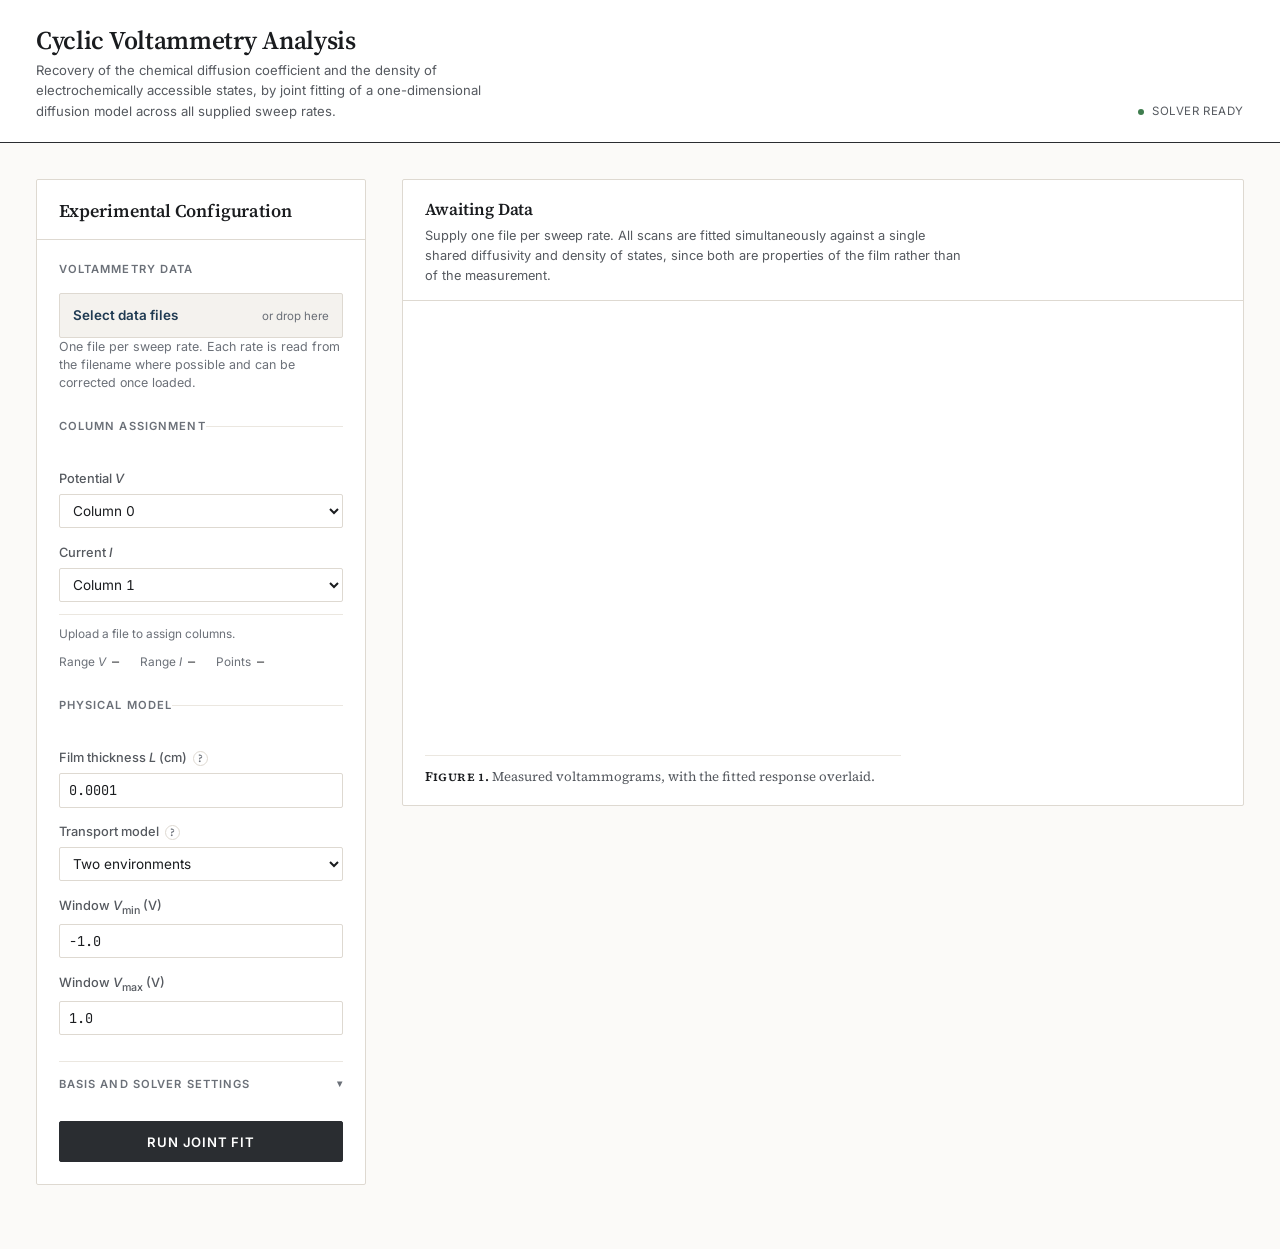
==== index.html @ b428f3dc "Budget points by DOS resolution, and scale the offset to the data Downsampling was driven by a singl" ====
<!DOCTYPE html>
<html lang="en">
<head>
    <meta charset="UTF-8">
    <meta name="viewport" content="width=device-width, initial-scale=1.0">
    <title>Cyclic Voltammetry — Diffusivity and Density of States Extraction</title>
    <meta name="color-scheme" content="light">
    <style>:root { color-scheme: light; background-color: #fbfaf8; }</style>
    <link rel="stylesheet" href="style.css">
    <link rel="preconnect" href="https://fonts.googleapis.com">
    <link rel="preconnect" href="https://fonts.gstatic.com" crossorigin>
    <link href="https://fonts.googleapis.com/css2?family=Source+Serif+4:opsz,wght@8..60,400;8..60,600&family=Inter:wght@400;500;600&family=JetBrains+Mono:wght@400;500&display=swap" rel="stylesheet">
    <script src="https://cdn.plot.ly/plotly-2.27.0.min.js" charset="utf-8"></script>
</head>
<body>
    <header class="top-nav">
        <div class="nav-container">
            <div class="nav-brand">
                <span class="brand-title">Cyclic Voltammetry Analysis</span>
                <span class="brand-subtitle">Recovery of the chemical diffusion coefficient and the density of electrochemically accessible states, by joint fitting of a one-dimensional diffusion model across all supplied sweep rates.</span>
            </div>
            <div class="nav-links">
                <div class="engine-badge" id="engine-status-badge">
                    <span class="status-dot online" id="engine-dot"></span>
                    <span class="engine-text" id="engine-label">Solver ready</span>
                </div>
            </div>
        </div>
    </header>

    <main class="app-container">
        <div class="content-grid">

            <!-- ------------------------------------------------ input column -->
            <aside class="controls-column">
                <section class="panel control-panel">
                    <header class="panel-header">
                        <h2>Experimental Configuration</h2>
                    </header>
                    <div class="panel-body">
                        <form id="cv-form" onsubmit="window.handleFormSubmit && window.handleFormSubmit(event);">

                            <fieldset class="form-section">
                                <legend>Voltammetry Data</legend>
                                <div class="file-upload-wrapper" id="drop-zone"
                                     ondragover="event.preventDefault(); this.classList.add('dragover');"
                                     ondragleave="this.classList.remove('dragover');"
                                     ondrop="event.preventDefault(); this.classList.remove('dragover'); window.handleCSVDrop && window.handleCSVDrop(event);">
                                    <div class="file-upload-box" onclick="document.getElementById('csv-file-input').click();">
                                        <span class="btn-file-select">Select data files</span>
                                        <span class="drag-hint">or drop here</span>
                                    </div>
                                    <div class="file-status-container" id="file-name-display">
                                        <span>One file per sweep rate. Each rate is read from the filename where possible and can be corrected once loaded.</span>
                                    </div>
                                    <input type="file" id="csv-file-input" class="hidden-file-input" accept=".csv,.txt,.dat" multiple onchange="window.handleCSVFileChange && window.handleCSVFileChange(this);" />
                                </div>
                            </fieldset>

                            <fieldset class="form-section">
                                <legend>Column Assignment</legend>
                                <div class="input-grid">
                                    <div class="form-group">
                                        <label for="pot_col">Potential <i>V</i></label>
                                        <select id="pot_col" name="pot_col" class="academic-dropdown" onchange="window.updateLivePreviewFromColumns && window.updateLivePreviewFromColumns();">
                                            <option value="0">Column 0</option>
                                        </select>
                                    </div>
                                    <div class="form-group">
                                        <label for="cur_col">Current <i>I</i></label>
                                        <select id="cur_col" name="cur_col" class="academic-dropdown" onchange="window.updateLivePreviewFromColumns && window.updateLivePreviewFromColumns();">
                                            <option value="1">Column 1</option>
                                        </select>
                                    </div>
                                </div>
                                <div class="column-meta-bar" id="column-meta-bar">
                                    <span id="detected-columns-text">Upload a file to assign columns.</span>
                                </div>
                                <div class="col-stats-preview" id="col-stats-preview">
                                    <div class="stat-pill">
                                        <span class="stat-k">Range <i>V</i></span>
                                        <span class="stat-v" id="stat-v-range">&mdash;</span>
                                    </div>
                                    <div class="stat-pill">
                                        <span class="stat-k">Range <i>I</i></span>
                                        <span class="stat-v" id="stat-i-range">&mdash;</span>
                                    </div>
                                    <div class="stat-pill">
                                        <span class="stat-k">Points</span>
                                        <span class="stat-v" id="stat-points-count">&mdash;</span>
                                    </div>
                                </div>
                            </fieldset>

                            <fieldset class="form-section">
                                <legend>Physical Model</legend>
                                <div class="input-grid">
                                    <div class="form-group">
                                        <div class="label-row">
                                            <label for="film_thickness">Film thickness <i>L</i> (cm)</label>
                                            <button type="button" class="help-toggle" aria-expanded="false" aria-controls="hint-thickness" aria-label="About film thickness" onclick="window.toggleHint &amp;&amp; window.toggleHint(this, 'hint-thickness');">?</button>
                                        </div>
                                        <input type="number" step="any" id="film_thickness" name="film_thickness" value="0.0001" required />
                                        <span class="field-hint" id="hint-thickness" role="note" hidden>The voltammogram constrains <i>D</i>/<i>L</i><sup>2</sup>, so a thickness wrong by a factor of two displaces every diffusivity by a factor of four. The fast fraction and the slow/fast ratio do not depend on it.</span>
                                    </div>
                                    <div class="form-group">
                                        <div class="label-row">
                                            <label for="transport">Transport model</label>
                                            <button type="button" class="help-toggle" aria-expanded="false" aria-controls="hint-transport" aria-label="About the transport model" onclick="window.toggleHint &amp;&amp; window.toggleHint(this, 'hint-transport');">?</button>
                                        </div>
                                        <select id="transport" name="transport" class="academic-dropdown">
                                            <option value="two_site">Two environments</option>
                                            <option value="single">Single diffusivity</option>
                                        </select>
                                        <span class="field-hint" id="hint-transport" role="note" hidden>A fast fraction and a slow remainder sharing one density of states. Needs at least three sweep rates; below that the solver reverts to a single diffusivity and says so in the results.</span>
                                    </div>
                                </div>
                                <div class="input-grid" style="margin-top: 0.9rem;">
                                    <div class="form-group">
                                        <label for="v_min">Window <i>V</i><sub>min</sub> (V)</label>
                                        <input type="number" step="any" id="v_min" name="v_min" value="-1.0" required />
                                    </div>
                                    <div class="form-group">
                                        <label for="v_max">Window <i>V</i><sub>max</sub> (V)</label>
                                        <input type="number" step="any" id="v_max" name="v_max" value="1.0" required />
                                    </div>
                                </div>
                            </fieldset>

                            <div class="advanced-section">
                                <button type="button" class="advanced-toggle" id="advanced-toggle" onclick="window.toggleAdvanced && window.toggleAdvanced();" aria-expanded="false">
                                    <span>Basis and Solver Settings</span>
                                    <span class="toggle-icon" id="toggle-icon">&#9662;</span>
                                </button>
                                <div class="advanced-content hidden" id="advanced-content">
                                    <fieldset class="form-section sub-section">
                                        <div class="input-grid">
                                            <div class="form-group">
                                                <label for="num_peaks">Sub-bands <i>N</i></label>
                                                <input type="number" id="num_peaks" name="num_peaks" value="50" min="5" max="200" />
                                            </div>
                                            <div class="form-group">
                                                <label for="peak_sharpness">Sub-band width (V<sup>&minus;1</sup>)</label>
                                                <input type="number" step="any" id="peak_sharpness" name="peak_sharpness" value="38.92" min="5" max="120" />
                                            </div>
                                            <div class="form-group">
                                                <label for="dos_smoothness">DOS smoothing &lambda;</label>
                                                <input type="number" step="any" id="dos_smoothness" name="dos_smoothness" value="0.01" min="0" />
                                            </div>
                                            <div class="form-group">
                                                <label for="smooth_width_V">Weighting window (V)</label>
                                                <input type="number" step="any" id="smooth_width_V" name="smooth_width_V" value="0.35" min="0.05" />
                                            </div>
                                            <div class="form-group">
                                                <label for="num_terms">Spectral terms</label>
                                                <input type="number" id="num_terms" name="num_terms" value="20" min="10" max="200" />
                                            </div>
                                            <div class="form-group">
                                                <label for="samples_per_feature">Samples per DOS feature</label>
                                                <input type="number" id="samples_per_feature" name="samples_per_feature" value="6" min="1" max="40" />
                                            </div>
                                            <div class="form-group">
                                                <label for="max_iter">Iterations per stage</label>
                                                <input type="number" id="max_iter" name="max_iter" value="500" min="10" max="4000" />
                                            </div>
                                            <div class="form-group">
                                                <label for="tol_ftol">Tolerance <i>f</i><sub>tol</sub></label>
                                                <input type="number" step="any" id="tol_ftol" name="tol_ftol" value="1e-9" />
                                            </div>
                                            <div class="form-group">
                                                <label for="loss_weight_const">Weight constant</label>
                                                <input type="number" step="any" id="loss_weight_const" name="loss_weight_const" value="1.0" />
                                            </div>
                                        </div>
                                    </fieldset>
                                </div>
                            </div>

                            <button type="submit" id="submit-btn" class="btn-primary">Run Joint Fit</button>
                        </form>
                    </div>
                </section>
            </aside>

            <!-- ----------------------------------------------- output column -->
            <section class="visualizations-column">

                <div class="panel main-chart-panel">
                    <header class="panel-header status-header-row">
                        <div class="status-left">
                            <div class="spinner hidden" id="status-spinner"></div>
                            <div>
                                <h2 id="status-stage">Awaiting Data</h2>
                                <p id="status-details">Supply one file per sweep rate. All scans are fitted simultaneously against a single shared diffusivity and density of states, since both are properties of the film rather than of the measurement.</p>
                            </div>
                        </div>
                    </header>
                    <div class="panel-body chart-panel-body">
                        <div class="chart-wrapper-large">
                            <div id="live-chart"></div>
                        </div>
                    </div>
                    <p class="figure-caption"><b>Figure 1.</b> Measured voltammograms, with the fitted response overlaid.</p>
                </div>

                <div id="results-panel" class="results-container hidden">
                    <div class="panel">
                        <header class="panel-header results-header-row">
                            <h3>Extracted Parameters</h3>
                            <div class="export-actions">
                                <button type="button" class="btn-export" onclick="window.exportResultsJson && window.exportResultsJson();">Export JSON</button>
                                <button type="button" class="btn-export" onclick="window.exportResultsCsv && window.exportResultsCsv();">Export CSV</button>
                            </div>
                        </header>
                        <div class="panel-body">
                            <div id="params-output"></div>
                        </div>
                    </div>

                    <div class="secondary-charts-grid">
                        <div class="panel">
                            <header class="panel-header">
                                <h3>Density of States</h3>
                            </header>
                            <div class="panel-body chart-panel-body">
                                <div class="chart-wrapper-diagnostic">
                                    <div id="dos-chart"></div>
                                </div>
                            </div>
                            <p class="figure-caption"><b>Figure 2.</b> Density of states, shared across all sweep rates.</p>
                        </div>
                        <div class="panel">
                            <header class="panel-header">
                                <h3>Diffusivity Profile</h3>
                            </header>
                            <div class="panel-body chart-panel-body">
                                <div class="chart-wrapper-diagnostic">
                                    <div id="diffusivity-chart"></div>
                                </div>
                            </div>
                            <p class="figure-caption"><b>Figure 3.</b> Fitted diffusivity against potential.</p>
                        </div>
                    </div>
                </div>
            </section>
        </div>
    </main>

    <!-- Bootstrap trigger: runs regardless of iframe or innerHTML injection -->
    <img src="data:image/svg+xml;utf8,<svg/>" alt="" style="display:none" onload="window.__initCVApp && window.__initCVApp();" onerror="window.__initCVApp && window.__initCVApp();" />
    <script src="app.js"></script>
</body>
</html>
---- style.css ----
/* ============================================================================
   Cyclic Voltammetry Analysis — stylesheet

   Typeset like a journal article rather than a dashboard: paper ground, ink
   text, hairline rules instead of boxes, and a single reserved accent. Numeric
   output is set in a monospaced face with tabular figures so that columns of
   results align on the decimal point.
   ========================================================================= */

:root {
    /* Ground and ink */
    --paper:        #fbfaf8;
    --surface:      #ffffff;
    --surface-sunk: #f4f2ee;
    --ink:          #1a1c1f;
    --ink-muted:    #55595f;
    /* Darkened from #8a8f96, which measured 3.26:1 on white. This token
       carries real text - field hints and section legends - so it has to
       clear 4.5:1; this measures 4.6:1. */
    --ink-faint:    #6b7078;

    /* Rules. Warm hairlines for structure, near-black for table boundaries. */
    --rule:         #ded9d1;
    --rule-soft:    #ebe7e0;
    --rule-strong:  #2a2d31;

    /* One accent, reserved for emphasis and interactive state. */
    --accent:       #7a2e2e;
    --accent-weak:  #f3ebe9;
    --marine:       #1f3a52;

    --warn-ground:  #fdf8ec;
    --warn-rule:    #c8a34a;
    --warn-ink:     #6b5316;

    --serif: 'Source Serif 4', 'Iowan Old Style', Georgia, 'Times New Roman', serif;
    --sans:  'Inter', -apple-system, BlinkMacSystemFont, 'Segoe UI', sans-serif;
    --mono:  'JetBrains Mono', 'SF Mono', Consolas, monospace;

    --measure: 68ch;
    color-scheme: light;
}

*, *::before, *::after { box-sizing: border-box; }

html { -webkit-text-size-adjust: 100%; }

body {
    margin: 0;
    background: var(--paper);
    color: var(--ink);
    font-family: var(--sans);
    font-size: 15px;
    line-height: 1.55;
    -webkit-font-smoothing: antialiased;
    text-rendering: optimizeLegibility;
}

.hidden { display: none !important; }

/* ---------------------------------------------------------------- masthead */

.top-nav {
    background: var(--surface);
    border-bottom: 1px solid var(--rule-strong);
}

.nav-container {
    max-width: 1500px;
    margin: 0 auto;
    padding: 1.6rem 2.25rem 1.35rem;
    display: flex;
    align-items: flex-end;
    justify-content: space-between;
    gap: 2rem;
}

.nav-brand { display: flex; flex-direction: column; gap: 0.3rem; }

.brand-title {
    font-family: var(--serif);
    font-size: 1.6rem;
    font-weight: 600;
    letter-spacing: -0.012em;
    line-height: 1.15;
}

.brand-subtitle {
    font-size: 0.82rem;
    color: var(--ink-muted);
    max-width: 62ch;
}

.nav-links { flex-shrink: 0; }

/* Engine state as a marginal note, not a badge. */
.engine-badge {
    display: flex;
    align-items: center;
    gap: 0.5rem;
    font-size: 0.72rem;
    color: var(--ink-muted);
    letter-spacing: 0.05em;
    text-transform: uppercase;
}

.status-dot {
    width: 6px;
    height: 6px;
    border-radius: 50%;
    background: var(--ink-faint);
    flex-shrink: 0;
}

.status-dot.online { background: #3f7d4e; }

/* ------------------------------------------------------------------ layout */

.app-container {
    max-width: 1500px;
    margin: 0 auto;
    padding: 2.25rem 2.25rem 4rem;
}

.content-grid {
    display: grid;
    grid-template-columns: minmax(330px, 27%) 1fr;
    gap: 2.25rem;
    align-items: start;
}

.controls-column { position: sticky; top: 1.5rem; min-width: 0; }

.visualizations-column {
    display: flex;
    flex-direction: column;
    gap: 2rem;
    min-width: 0;
}

/* ------------------------------------------------------------------ panels */

.panel {
    background: var(--surface);
    border: 1px solid var(--rule);
    border-radius: 2px;
}

.panel-header {
    padding: 1.05rem 1.35rem 0.85rem;
    border-bottom: 1px solid var(--rule);
}

.panel-header h2,
.panel-header h3 {
    margin: 0;
    font-family: var(--serif);
    font-weight: 600;
    letter-spacing: -0.006em;
}

.panel-header h2 { font-size: 1.12rem; }
.panel-header h3 { font-size: 1.02rem; }

.panel-body { padding: 1.35rem; }

.chart-panel-body { padding: 1.1rem 1.1rem 0.4rem; }

/* ------------------------------------------------------------- form blocks */

.form-section {
    border: 0;
    border-top: 1px solid var(--rule-soft);
    margin: 1.6rem 0 0;
    padding: 1.2rem 0 0;
    /* A fieldset defaults to min-inline-size: min-content and so refuses to
       shrink below its widest unbreakable child. The staged filenames are
       nowrap monospace, which pushed the whole section outside the panel. */
    min-inline-size: 0;
    min-width: 0;
}

.form-section:first-of-type { border-top: 0; margin-top: 0; padding-top: 0; }

.form-section legend,
.section-label {
    display: block;
    padding: 0;
    font-family: var(--sans);
    font-size: 0.7rem;
    font-weight: 600;
    letter-spacing: 0.1em;
    text-transform: uppercase;
    color: var(--ink-faint);
    margin-bottom: 0.9rem;
}

.input-grid {
    display: grid;
    grid-template-columns: repeat(auto-fit, minmax(min(140px, 100%), 1fr));
    gap: 0.9rem 1rem;
}

.form-group { display: flex; flex-direction: column; min-width: 0; }

.form-group label {
    font-size: 0.8rem;
    font-weight: 500;
    color: var(--ink-muted);
    margin-bottom: 0.32rem;
}

input[type="number"],
input[type="text"],
select,
.academic-dropdown {
    width: 100%;
    padding: 0.45rem 0.6rem;
    font-family: var(--mono);
    font-size: 0.85rem;
    font-variant-numeric: tabular-nums;
    color: var(--ink);
    background: var(--surface);
    border: 1px solid var(--rule);
    border-radius: 2px;
    transition: border-color 0.12s ease, box-shadow 0.12s ease;
}

select, .academic-dropdown {
    font-family: var(--sans);
    cursor: pointer;
}

input[type="number"]:focus,
select:focus,
.academic-dropdown:focus {
    outline: none;
    border-color: var(--marine);
    box-shadow: 0 0 0 2px rgba(31, 58, 82, 0.12);
}

.field-hint {
    display: block;
    margin-top: 0.45rem;
    padding: 0.5rem 0.6rem;
    background: var(--surface-sunk);
    border-left: 2px solid var(--rule);
    font-size: 0.74rem;
    line-height: 1.5;
    color: var(--ink-muted);
}

.field-hint[hidden] { display: none; }

/* Label and its disclosure share a line; the note appears only on request. */
.label-row {
    display: flex;
    align-items: baseline;
    gap: 0.4rem;
    margin-bottom: 0.32rem;
}

.label-row label { margin-bottom: 0; }

.help-toggle {
    flex: 0 0 auto;
    width: 15px;
    height: 15px;
    padding: 0;
    display: inline-flex;
    align-items: center;
    justify-content: center;
    font-family: var(--serif);
    font-size: 0.7rem;
    font-weight: 600;
    line-height: 1;
    color: var(--ink-faint);
    background: transparent;
    border: 1px solid var(--rule);
    border-radius: 50%;
    cursor: pointer;
    transition: color 0.12s ease, border-color 0.12s ease, background 0.12s ease;
}

.help-toggle:hover { color: var(--marine); border-color: var(--marine); }

.help-toggle[aria-expanded="true"] {
    color: var(--surface);
    background: var(--marine);
    border-color: var(--marine);
}

/* -------------------------------------------------------------- file entry */

.file-upload-wrapper { display: flex; flex-direction: column; min-width: 0; }

/* A single quiet band rather than a large dashed drop target. */
.file-upload-box {
    display: flex;
    align-items: baseline;
    justify-content: space-between;
    gap: 0.6rem;
    padding: 0.7rem 0.85rem;
    background: var(--surface-sunk);
    border: 1px solid var(--rule);
    border-radius: 2px;
    cursor: pointer;
    transition: border-color 0.12s ease, background 0.12s ease;
}

.file-upload-box:hover { border-color: var(--marine); background: var(--surface); }

.file-upload-wrapper.dragover .file-upload-box {
    border-color: var(--accent);
    background: var(--accent-weak);
}

.file-icon { display: none; }

.btn-file-select {
    font-size: 0.84rem;
    font-weight: 600;
    color: var(--marine);
    white-space: nowrap;
}

.drag-hint {
    font-size: 0.72rem;
    color: var(--ink-faint);
    text-align: right;
    min-width: 0;
}

.hidden-file-input { display: none; }

.file-status-container {
    font-size: 0.78rem;
    line-height: 1.45;
    color: var(--ink-faint);
    min-width: 0;
}

.file-status-container.has-file {
    margin-top: 0.6rem;
    color: var(--ink);
}

/* One row per staged scan: filename, and its editable sweep rate. */
.file-row {
    display: flex;
    align-items: center;
    gap: 0.6rem;
    padding: 0.4rem 0;
    border-bottom: 1px solid var(--rule-soft);
    min-width: 0;
}

.file-row:last-child { border-bottom: 0; }

.file-row-name {
    flex: 1 1 auto;
    font-family: var(--mono);
    font-size: 0.74rem;
    color: var(--ink);
    overflow: hidden;
    text-overflow: ellipsis;
    white-space: nowrap;
    min-width: 0;
    /* These filenames share a long prefix and differ only in the trailing
       sweep rate, so clip the head and keep the informative tail. */
    direction: rtl;
    text-align: left;
    unicode-bidi: plaintext;
}

.file-row-rate {
    display: flex;
    align-items: center;
    gap: 0.35rem;
    flex: 0 0 auto;
}

.file-row-rate label { font-size: 0.7rem; color: var(--ink-faint); margin: 0; }

.file-row-rate input { width: 74px; padding: 0.22rem 0.35rem; font-size: 0.76rem; }

/* ------------------------------------------------------- column diagnostics */

.column-meta-bar {
    margin-top: 0.75rem;
    padding-top: 0.65rem;
    border-top: 1px solid var(--rule-soft);
    font-size: 0.74rem;
    color: var(--ink-faint);
}

.col-stats-preview {
    display: flex;
    flex-wrap: wrap;
    gap: 0.4rem 1.3rem;
    margin-top: 0.6rem;
}

.stat-pill { display: flex; align-items: baseline; gap: 0.4rem; font-size: 0.74rem; }

.stat-k { color: var(--ink-faint); }

.stat-v {
    font-family: var(--mono);
    font-variant-numeric: tabular-nums;
    color: var(--ink);
}

/* ---------------------------------------------------------------- advanced */

.advanced-section { margin-top: 1.6rem; border-top: 1px solid var(--rule-soft); }

.advanced-toggle {
    width: 100%;
    display: flex;
    align-items: center;
    justify-content: space-between;
    padding: 0.95rem 0 0.2rem;
    background: none;
    border: 0;
    cursor: pointer;
    font-family: var(--sans);
    font-size: 0.7rem;
    font-weight: 600;
    letter-spacing: 0.1em;
    text-transform: uppercase;
    color: var(--ink-faint);
}

.advanced-toggle:hover { color: var(--ink); }

.toggle-icon { font-size: 0.65rem; transition: transform 0.15s ease; }

.advanced-toggle[aria-expanded="true"] .toggle-icon { transform: rotate(180deg); }

.advanced-content { padding-top: 0.9rem; }

.sub-section { margin: 0; padding: 0; border: 0; }

/* ----------------------------------------------------------------- actions */

.btn-primary {
    width: 100%;
    margin-top: 1.7rem;
    padding: 0.72rem 1rem;
    font-family: var(--sans);
    font-size: 0.82rem;
    font-weight: 600;
    letter-spacing: 0.06em;
    text-transform: uppercase;
    color: #fff;
    background: var(--rule-strong);
    border: 1px solid var(--rule-strong);
    border-radius: 2px;
    cursor: pointer;
    transition: background 0.12s ease;
}

.btn-primary:hover:not(:disabled) { background: #000; }

.btn-primary:disabled { opacity: 0.45; cursor: not-allowed; }

.export-actions { display: flex; gap: 0.5rem; }

.btn-export {
    padding: 0.35rem 0.7rem;
    font-family: var(--sans);
    font-size: 0.72rem;
    font-weight: 500;
    color: var(--ink-muted);
    background: var(--surface);
    border: 1px solid var(--rule);
    border-radius: 2px;
    cursor: pointer;
    transition: border-color 0.12s ease, color 0.12s ease;
}

.btn-export:hover { border-color: var(--marine); color: var(--marine); }

/* ------------------------------------------------------------------ status */

.status-header-row {
    display: flex;
    align-items: flex-start;
    justify-content: space-between;
    gap: 1rem;
}

.status-left { display: flex; align-items: flex-start; gap: 0.8rem; }

.status-left h2 {
    margin: 0 0 0.2rem;
    font-family: var(--serif);
    font-size: 1.05rem;
    font-weight: 600;
}

.status-left p {
    margin: 0;
    font-size: 0.8rem;
    color: var(--ink-muted);
    max-width: var(--measure);
}

.spinner {
    width: 13px;
    height: 13px;
    margin-top: 0.25rem;
    border: 2px solid var(--rule);
    border-top-color: var(--accent);
    border-radius: 50%;
    animation: spin 0.75s linear infinite;
    flex-shrink: 0;
}

@keyframes spin { to { transform: rotate(360deg); } }

/* ------------------------------------------------------------------ charts */

.chart-wrapper-large { width: 100%; min-height: 430px; }
.chart-wrapper-large > div { width: 100%; height: 430px; }

.chart-wrapper-diagnostic { width: 100%; min-height: 320px; }
.chart-wrapper-diagnostic > div { width: 100%; height: 320px; }

.secondary-charts-grid {
    display: grid;
    /* min() so the 360px floor cannot force the panel wider than the viewport
       on a narrow screen, which pushed the page into horizontal scroll. */
    grid-template-columns: repeat(auto-fit, minmax(min(360px, 100%), 1fr));
    gap: 2rem;
}

/* Captions carry the interpretation; the plot itself carries only the data. */
.figure-caption {
    margin: 0 1.35rem 1.15rem;
    padding-top: 0.7rem;
    border-top: 1px solid var(--rule-soft);
    font-family: var(--serif);
    font-size: 0.82rem;
    line-height: 1.5;
    color: var(--ink-muted);
    max-width: var(--measure);
}

.figure-caption b {
    font-weight: 600;
    color: var(--ink);
    font-variant: small-caps;
    letter-spacing: 0.03em;
}

/* ----------------------------------------------------------------- results */

.results-container { display: flex; flex-direction: column; gap: 2rem; }

.results-header-row {
    display: flex;
    align-items: center;
    justify-content: space-between;
    gap: 1rem;
}

#params-output h4 {
    margin: 0 0 0.15rem;
    font-family: var(--serif);
    font-size: 0.98rem;
    font-weight: 600;
}

/* Fitted quantities as a ruled two-column list, the way a results table reads,
   rather than as a grid of cards. */
.stats-grid {
    margin: 1rem 0 0;
    border-top: 2px solid var(--rule-strong);
    border-bottom: 2px solid var(--rule-strong);
}

.stat-card {
    display: flex;
    align-items: baseline;
    justify-content: space-between;
    gap: 1.5rem;
    padding: 0.6rem 0.2rem;
    border-bottom: 1px solid var(--rule-soft);
}

.stat-card:last-child { border-bottom: 0; }

.stat-label { font-size: 0.82rem; color: var(--ink-muted); }

.stat-value {
    font-family: var(--mono);
    font-size: 0.86rem;
    font-variant-numeric: tabular-nums;
    font-weight: 500;
    color: var(--ink);
    text-align: right;
    white-space: nowrap;
}

/* Journal table: rules top and bottom, a rule under the header, nothing else. */
.data-table {
    width: 100%;
    margin-top: 0.9rem;
    border-collapse: collapse;
    font-size: 0.82rem;
}

.data-table thead th {
    padding: 0.45rem 0.7rem;
    border-top: 2px solid var(--rule-strong);
    border-bottom: 1px solid var(--rule-strong);
    font-size: 0.72rem;
    font-weight: 600;
    letter-spacing: 0.02em;
    /* Deliberately NOT uppercased: these headers carry units, and "mV"
       uppercased reads as megavolts. */
    color: var(--ink-muted);
    text-align: right;
    white-space: nowrap;
}

.data-table thead th:first-child { text-align: left; }

.data-table tbody td {
    padding: 0.45rem 0.7rem;
    border-bottom: 1px solid var(--rule-soft);
    font-family: var(--mono);
    font-variant-numeric: tabular-nums;
    text-align: right;
    white-space: nowrap;
}

.data-table tbody td:first-child {
    font-family: var(--sans);
    text-align: left;
    max-width: 22ch;
    overflow: hidden;
    text-overflow: ellipsis;
}

.data-table tbody tr:last-child td { border-bottom: 2px solid var(--rule-strong); }

.table-scroll { width: 100%; overflow-x: auto; }

/* Caveats reported by the solver. Set as an indented note, not an alert. */
.notes {
    margin-top: 1.5rem;
    padding: 0.9rem 1.1rem;
    background: var(--warn-ground);
    border-left: 2px solid var(--warn-rule);
    font-family: var(--serif);
    font-size: 0.85rem;
    line-height: 1.5;
    color: var(--warn-ink);
}

.notes-title {
    display: block;
    margin-bottom: 0.4rem;
    font-family: var(--sans);
    font-size: 0.66rem;
    font-weight: 600;
    letter-spacing: 0.1em;
    text-transform: uppercase;
    color: #8a6d1f;
}

.note-item { margin: 0.35rem 0; max-width: var(--measure); }

/* ------------------------------------------------------------- narrow view */

@media (max-width: 1080px) {
    .content-grid { grid-template-columns: 1fr; }
    .controls-column { position: static; }
    .nav-container { flex-direction: column; align-items: flex-start; gap: 0.9rem; }
}

@media (max-width: 640px) {
    .app-container { padding: 1.5rem 1.1rem 3rem; }
    .nav-container { padding: 1.3rem 1.1rem 1.1rem; }
    .brand-title { font-size: 1.35rem; }
    .chart-wrapper-large > div { height: 340px; }
}
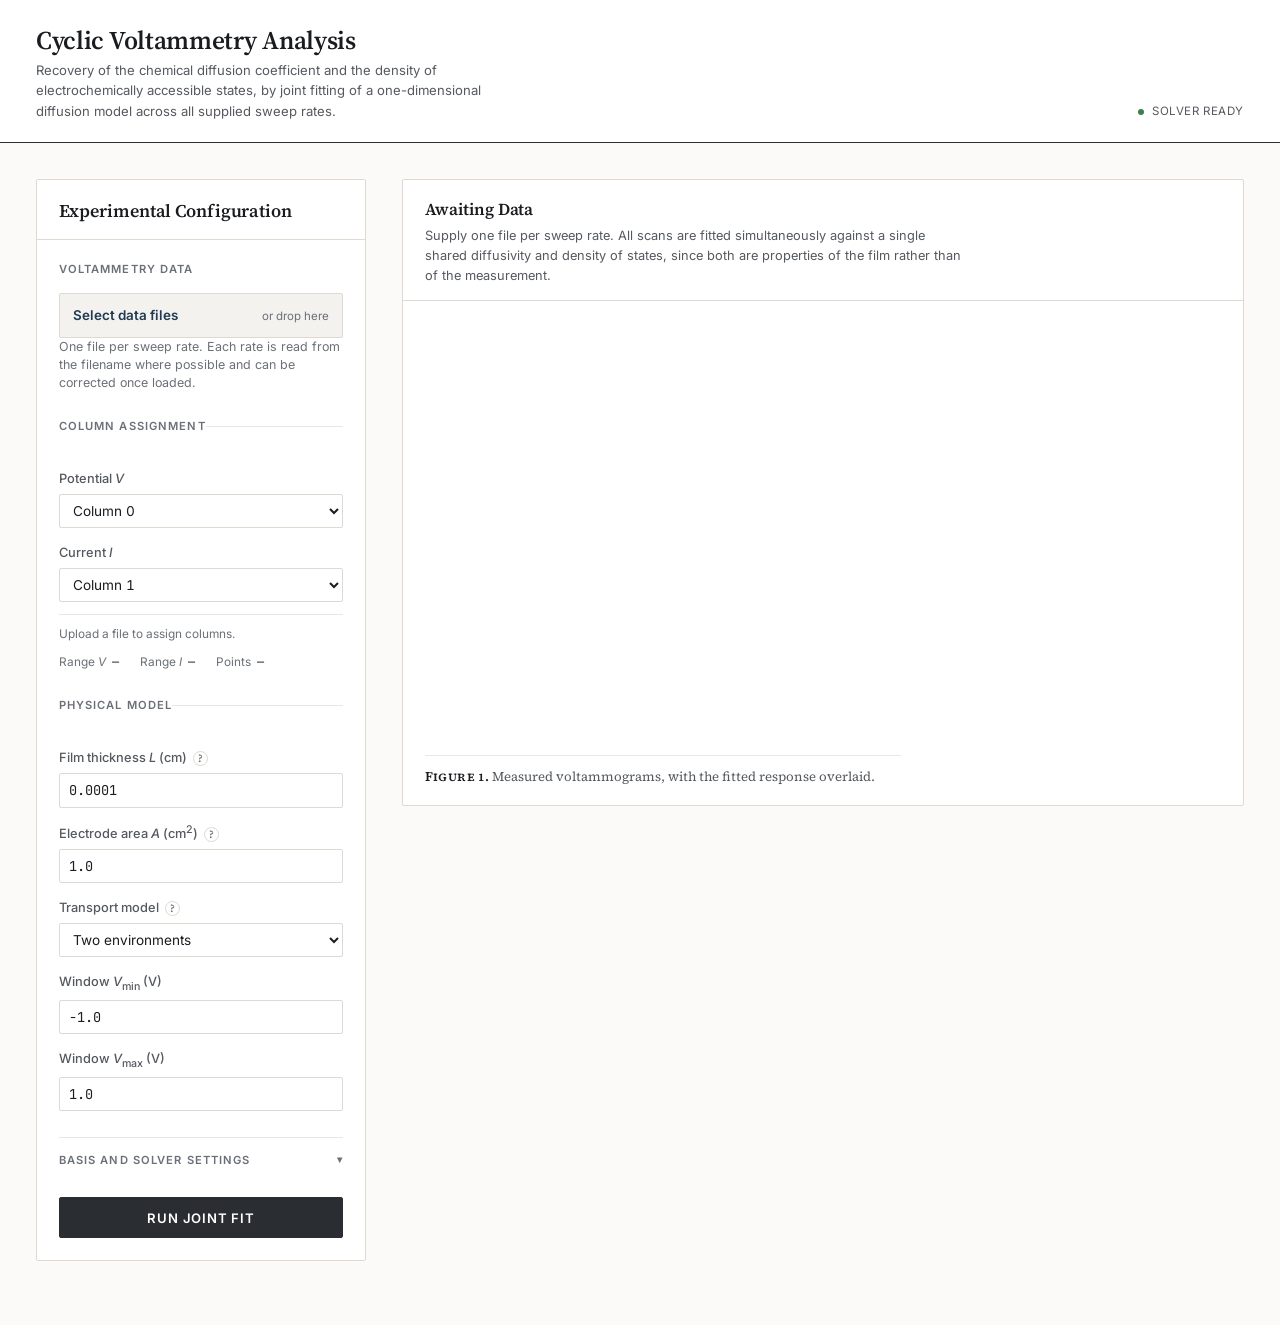
==== commit 45c55ba5: "Stop fitting the sub-band width, and report DOS in absolute units The sub-band width was a fitted pa" ====
--- a/index.html
+++ b/index.html
@@ -105,6 +105,14 @@
                                     </div>
                                     <div class="form-group">
                                         <div class="label-row">
+                                            <label for="electrode_area">Electrode area <i>A</i> (cm<sup>2</sup>)</label>
+                                            <button type="button" class="help-toggle" aria-expanded="false" aria-controls="hint-area" aria-label="About electrode area" onclick="window.toggleHint &amp;&amp; window.toggleHint(this, 'hint-area');">?</button>
+                                        </div>
+                                        <input type="number" step="any" id="electrode_area" name="electrode_area" value="1.0" required />
+                                        <span class="field-hint" id="hint-area" role="note" hidden>Used only to express the density of states per unit volume; it does not enter the fit. The height of the DOS curve scales inversely with area &times; thickness, so both must be right for the absolute scale to mean anything. The shape does not depend on either.</span>
+                                    </div>
+                                    <div class="form-group">
+                                        <div class="label-row">
                                             <label for="transport">Transport model</label>
                                             <button type="button" class="help-toggle" aria-expanded="false" aria-controls="hint-transport" aria-label="About the transport model" onclick="window.toggleHint &amp;&amp; window.toggleHint(this, 'hint-transport');">?</button>
                                         </div>
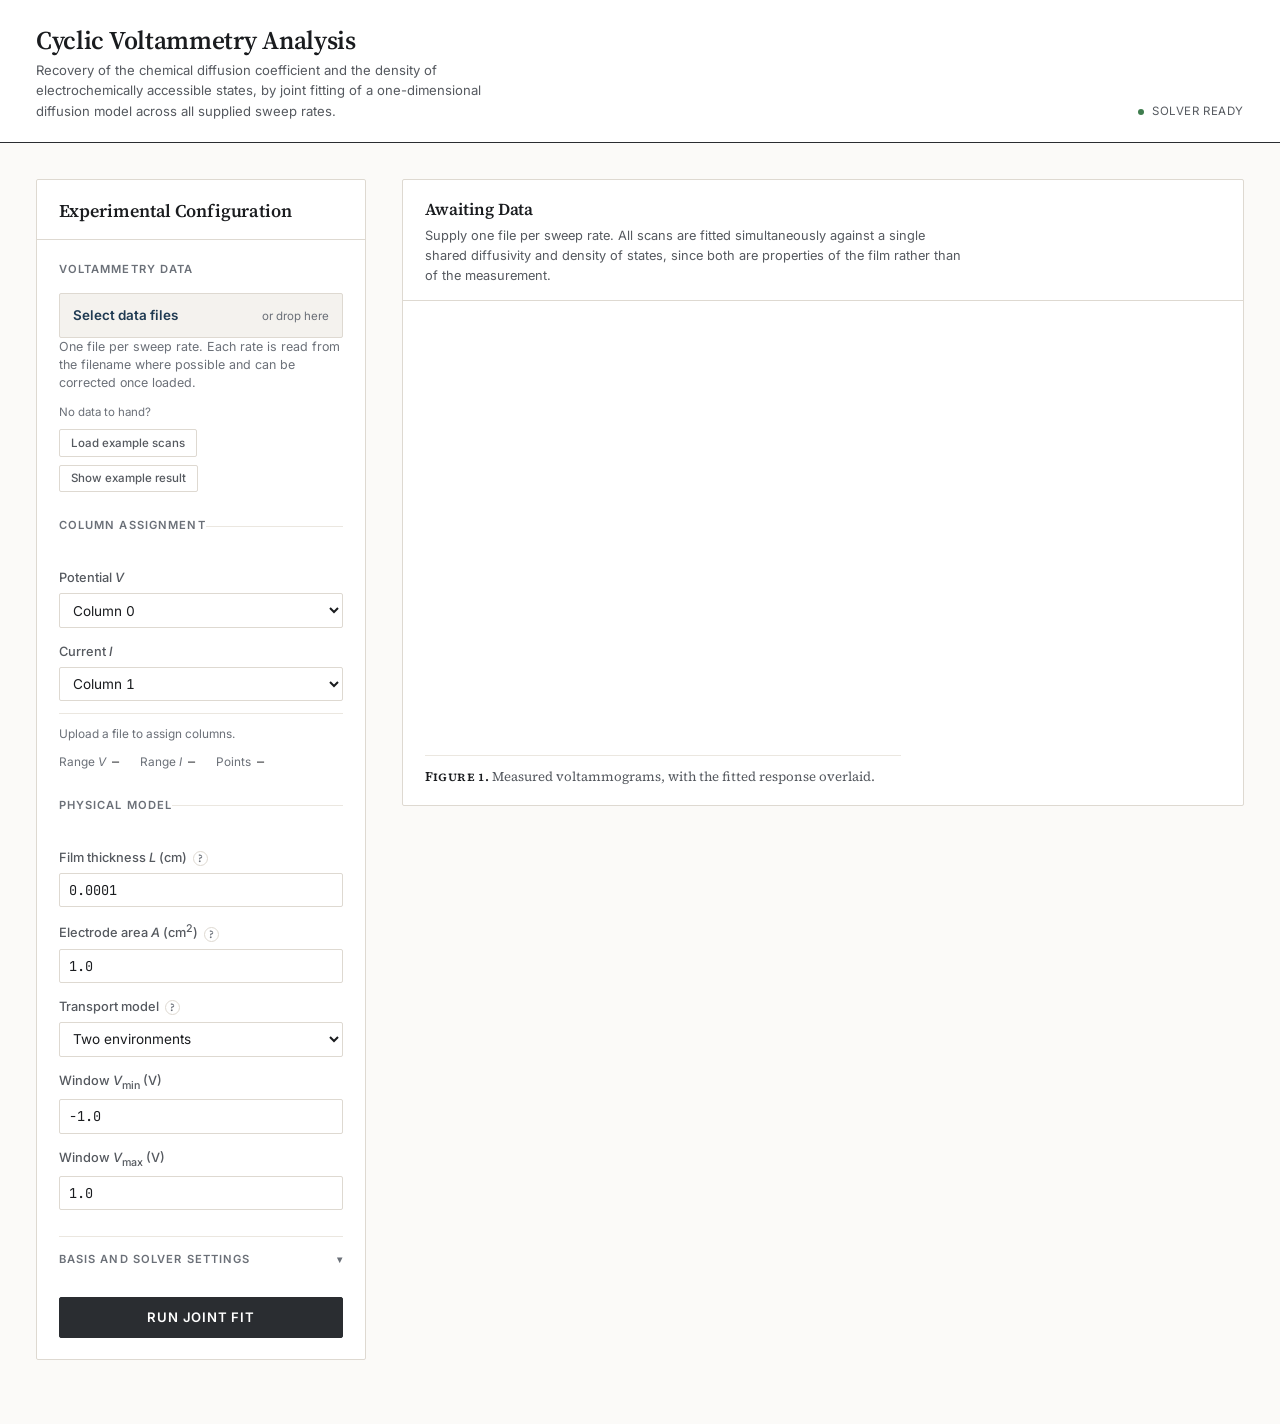
==== commit c81c577b: "Add example scans and a stored fit that can be shown without uploading data A visitor without voltam" ====
--- a/index.html
+++ b/index.html
@@ -55,6 +55,13 @@
                                     </div>
                                     <input type="file" id="csv-file-input" class="hidden-file-input" accept=".csv,.txt,.dat" multiple onchange="window.handleCSVFileChange && window.handleCSVFileChange(this);" />
                                 </div>
+                                <div class="example-actions">
+                                    <span class="example-label">No data to hand?</span>
+                                    <span class="example-buttons">
+                                        <button type="button" class="btn-example" onclick="window.loadExampleData && window.loadExampleData();">Load example scans</button>
+                                        <button type="button" class="btn-example" onclick="window.showExampleResult && window.showExampleResult();">Show example result</button>
+                                    </span>
+                                </div>
                             </fieldset>
 
                             <fieldset class="form-section">
--- a/style.css
+++ b/style.css
@@ -467,7 +467,8 @@
 
 .export-actions { display: flex; gap: 0.5rem; }
 
-.btn-export {
+.btn-export,
+.btn-example {
     padding: 0.35rem 0.7rem;
     font-family: var(--sans);
     font-size: 0.72rem;
@@ -480,7 +481,29 @@
     transition: border-color 0.12s ease, color 0.12s ease;
 }
 
-.btn-export:hover { border-color: var(--marine); color: var(--marine); }
+.btn-export:hover,
+.btn-example:hover { border-color: var(--marine); color: var(--marine); }
+
+.example-actions {
+    display: flex;
+    flex-wrap: wrap;
+    align-items: center;
+    gap: 0.5rem;
+    margin-top: 0.7rem;
+}
+
+.example-label {
+    margin-right: auto;
+    font-size: 0.72rem;
+    color: var(--ink-faint);
+}
+
+/* Kept together so a narrow panel wraps both buttons below the label as a pair. */
+.example-buttons {
+    display: flex;
+    flex-wrap: wrap;
+    gap: 0.5rem;
+}
 
 /* ------------------------------------------------------------------ status */
 
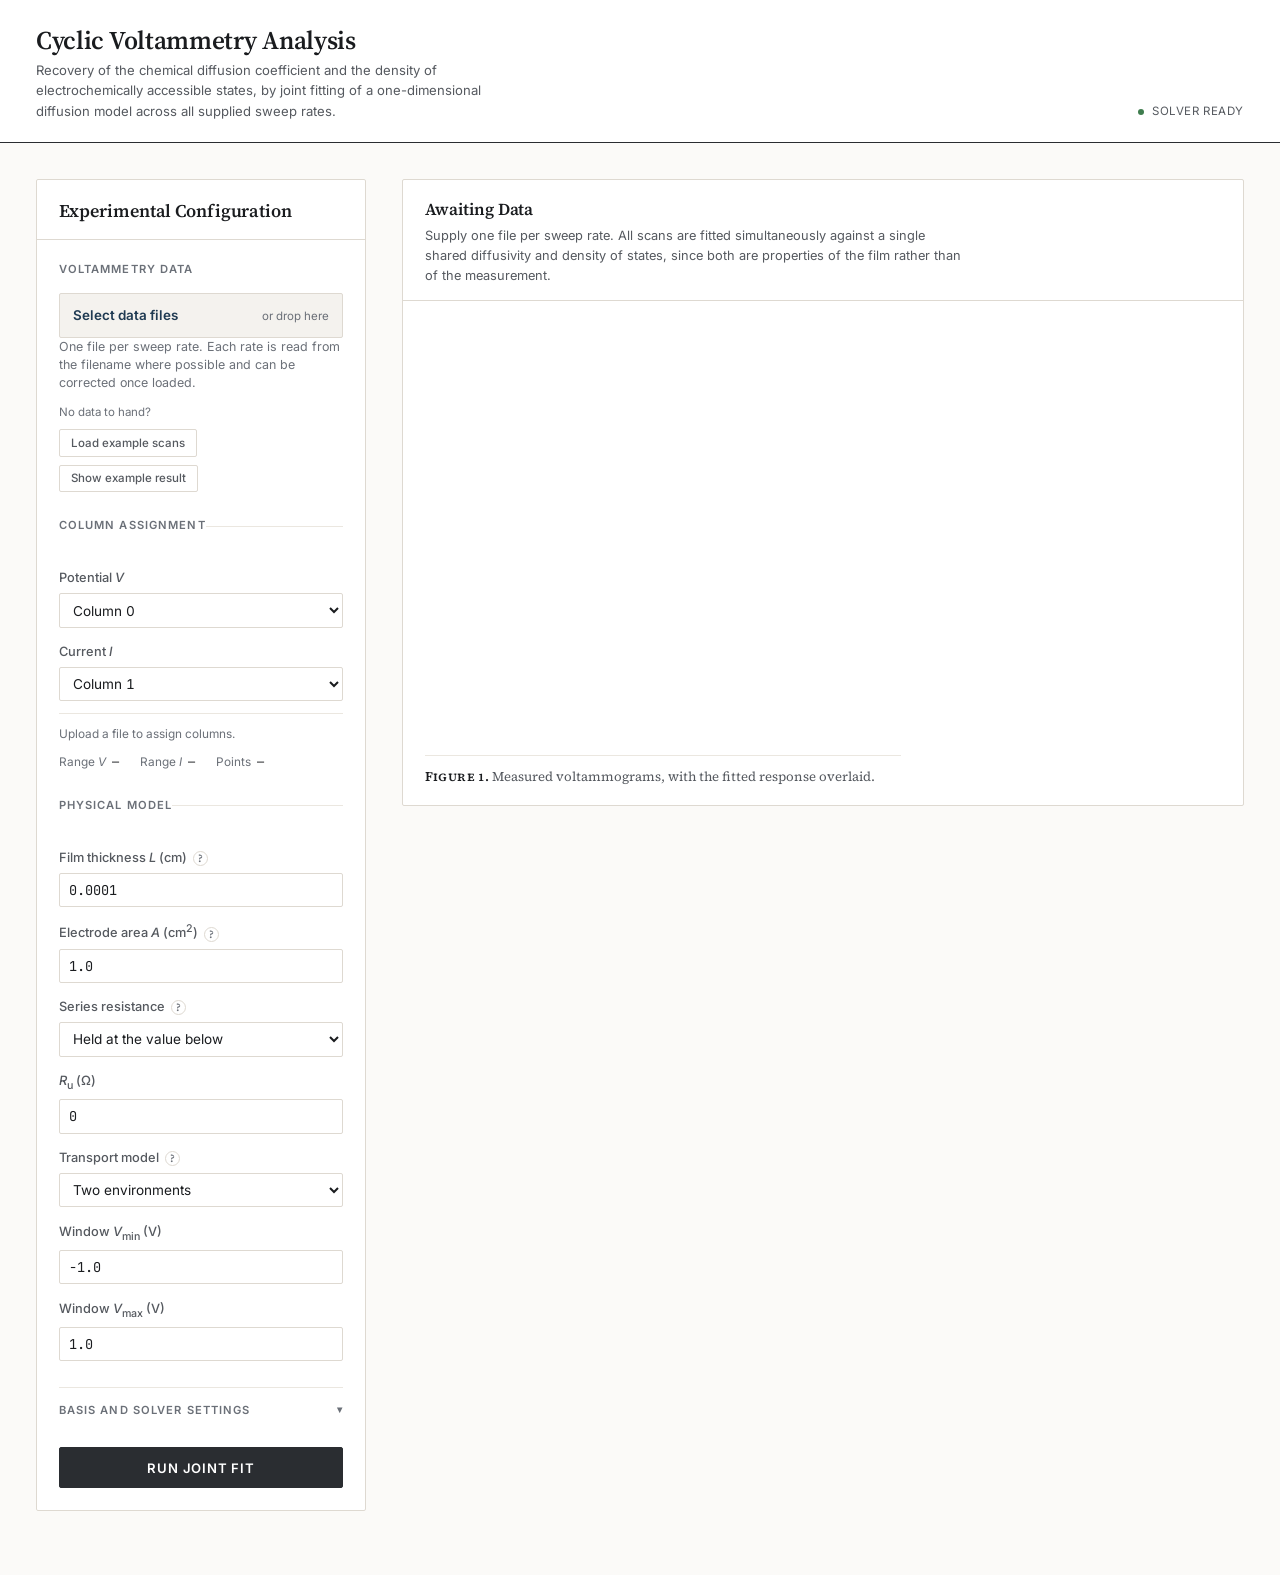
==== commit ca46b74c: "Add uncompensated series resistance, and leave it switched off The film is driven at V - I*R, not at" ====
--- a/index.html
+++ b/index.html
@@ -120,6 +120,21 @@
                                     </div>
                                     <div class="form-group">
                                         <div class="label-row">
+                                            <label for="resistance_mode">Series resistance</label>
+                                            <button type="button" class="help-toggle" aria-expanded="false" aria-controls="hint-resistance" aria-label="About series resistance" onclick="window.toggleHint &amp;&amp; window.toggleHint(this, 'hint-resistance');">?</button>
+                                        </div>
+                                        <select id="resistance_mode" name="resistance_mode" class="academic-dropdown">
+                                            <option value="fixed">Held at the value below</option>
+                                            <option value="fit">Recovered from the fit</option>
+                                        </select>
+                                        <span class="field-hint" id="hint-resistance" role="note" hidden>The film sees the applied potential less the ohmic drop <i>IR</i> across the solution, so every current-carrying point is displaced along the potential axis. Unaccounted for, it widens the separation between oxidation and reduction peaks in proportion to the current, which a density of states shared across sweep rates can only absorb by flattening. Hold it at a measured value once the high-frequency intercept of an impedance spectrum is known, or at zero to leave it out.</span>
+                                    </div>
+                                    <div class="form-group">
+                                        <label for="series_resistance"><i>R</i><sub>u</sub> (&Omega;)</label>
+                                        <input type="number" step="any" id="series_resistance" name="series_resistance" value="0" min="0" />
+                                    </div>
+                                    <div class="form-group">
+                                        <div class="label-row">
                                             <label for="transport">Transport model</label>
                                             <button type="button" class="help-toggle" aria-expanded="false" aria-controls="hint-transport" aria-label="About the transport model" onclick="window.toggleHint &amp;&amp; window.toggleHint(this, 'hint-transport');">?</button>
                                         </div>
--- a/style.css
+++ b/style.css
@@ -28,10 +28,6 @@
     --accent:       #7a2e2e;
     --accent-weak:  #f3ebe9;
     --marine:       #1f3a52;
-
-    --warn-ground:  #fdf8ec;
-    --warn-rule:    #c8a34a;
-    --warn-ink:     #6b5316;
 
     --serif: 'Source Serif 4', 'Iowan Old Style', Georgia, 'Times New Roman', serif;
     --sans:  'Inter', -apple-system, BlinkMacSystemFont, 'Segoe UI', sans-serif;
@@ -672,31 +668,6 @@
 
 .table-scroll { width: 100%; overflow-x: auto; }
 
-/* Caveats reported by the solver. Set as an indented note, not an alert. */
-.notes {
-    margin-top: 1.5rem;
-    padding: 0.9rem 1.1rem;
-    background: var(--warn-ground);
-    border-left: 2px solid var(--warn-rule);
-    font-family: var(--serif);
-    font-size: 0.85rem;
-    line-height: 1.5;
-    color: var(--warn-ink);
-}
-
-.notes-title {
-    display: block;
-    margin-bottom: 0.4rem;
-    font-family: var(--sans);
-    font-size: 0.66rem;
-    font-weight: 600;
-    letter-spacing: 0.1em;
-    text-transform: uppercase;
-    color: #8a6d1f;
-}
-
-.note-item { margin: 0.35rem 0; max-width: var(--measure); }
-
 /* ------------------------------------------------------------- narrow view */
 
 @media (max-width: 1080px) {
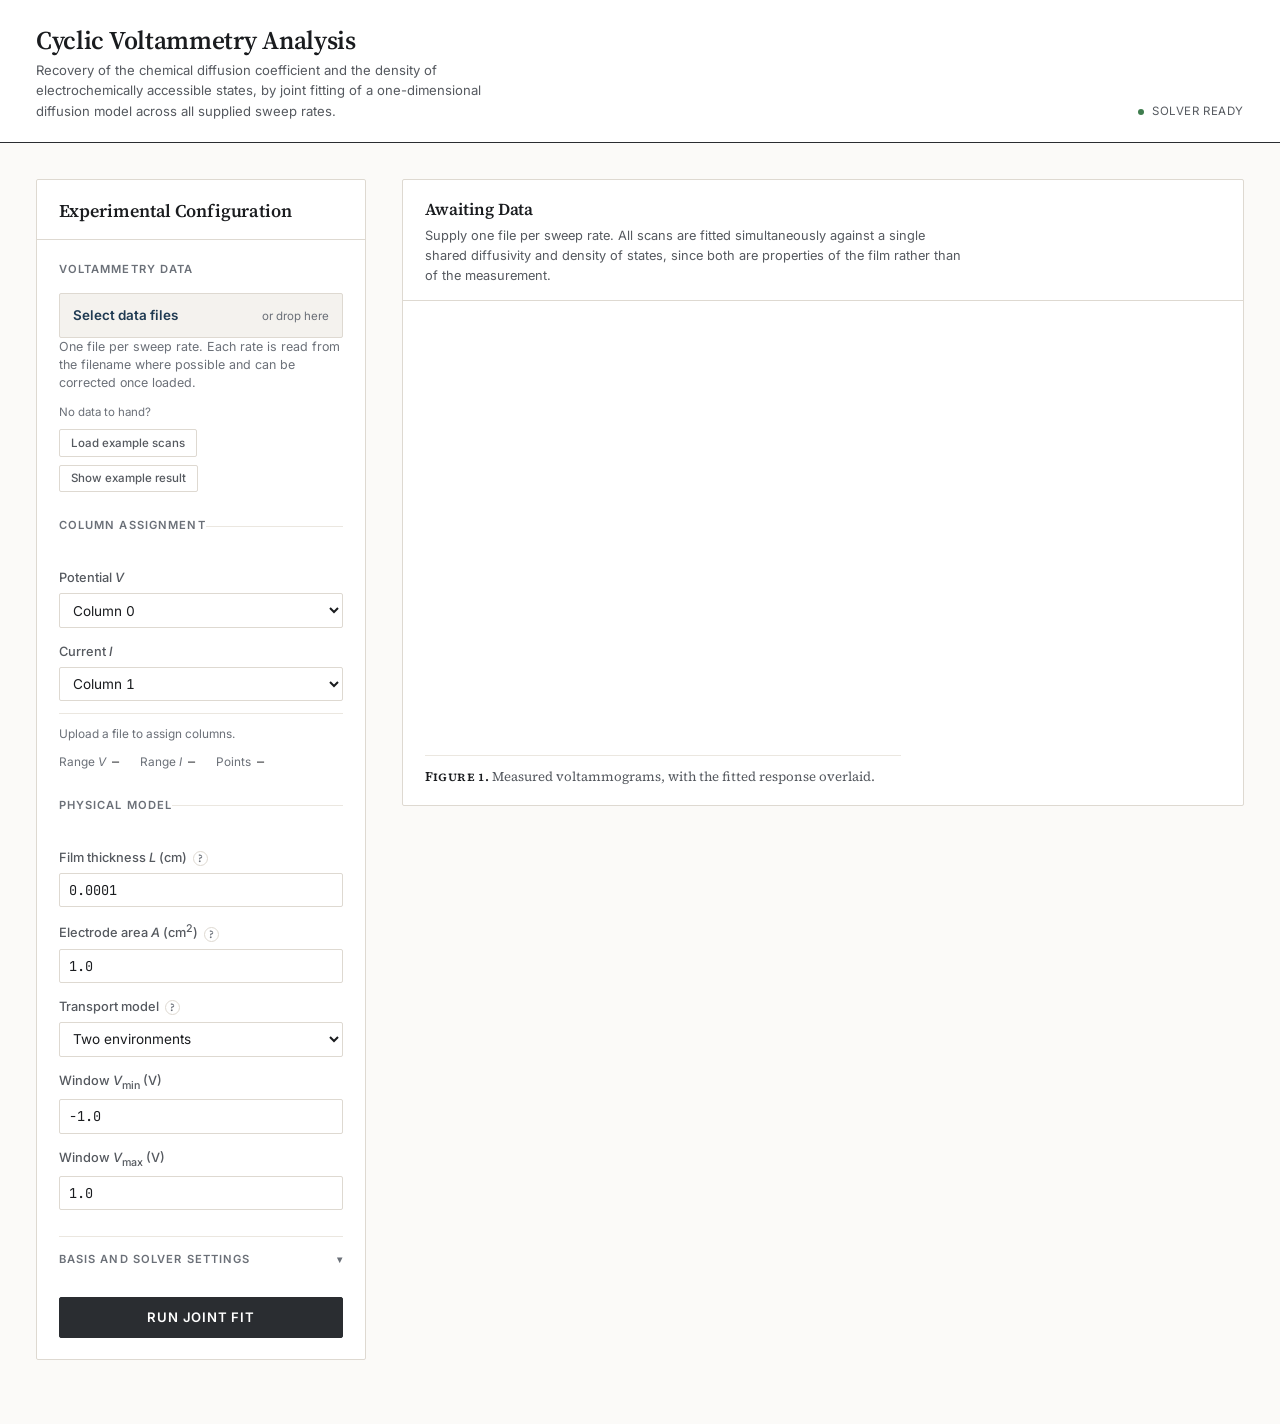
==== commit 5daaeb31: "Remove the series resistance again Holding R at a grid of values and refitting everything else raise" ====
--- a/index.html
+++ b/index.html
@@ -120,21 +120,6 @@
                                     </div>
                                     <div class="form-group">
                                         <div class="label-row">
-                                            <label for="resistance_mode">Series resistance</label>
-                                            <button type="button" class="help-toggle" aria-expanded="false" aria-controls="hint-resistance" aria-label="About series resistance" onclick="window.toggleHint &amp;&amp; window.toggleHint(this, 'hint-resistance');">?</button>
-                                        </div>
-                                        <select id="resistance_mode" name="resistance_mode" class="academic-dropdown">
-                                            <option value="fixed">Held at the value below</option>
-                                            <option value="fit">Recovered from the fit</option>
-                                        </select>
-                                        <span class="field-hint" id="hint-resistance" role="note" hidden>The film sees the applied potential less the ohmic drop <i>IR</i> across the solution, so every current-carrying point is displaced along the potential axis. Unaccounted for, it widens the separation between oxidation and reduction peaks in proportion to the current, which a density of states shared across sweep rates can only absorb by flattening. Hold it at a measured value once the high-frequency intercept of an impedance spectrum is known, or at zero to leave it out.</span>
-                                    </div>
-                                    <div class="form-group">
-                                        <label for="series_resistance"><i>R</i><sub>u</sub> (&Omega;)</label>
-                                        <input type="number" step="any" id="series_resistance" name="series_resistance" value="0" min="0" />
-                                    </div>
-                                    <div class="form-group">
-                                        <div class="label-row">
                                             <label for="transport">Transport model</label>
                                             <button type="button" class="help-toggle" aria-expanded="false" aria-controls="hint-transport" aria-label="About the transport model" onclick="window.toggleHint &amp;&amp; window.toggleHint(this, 'hint-transport');">?</button>
                                         </div>
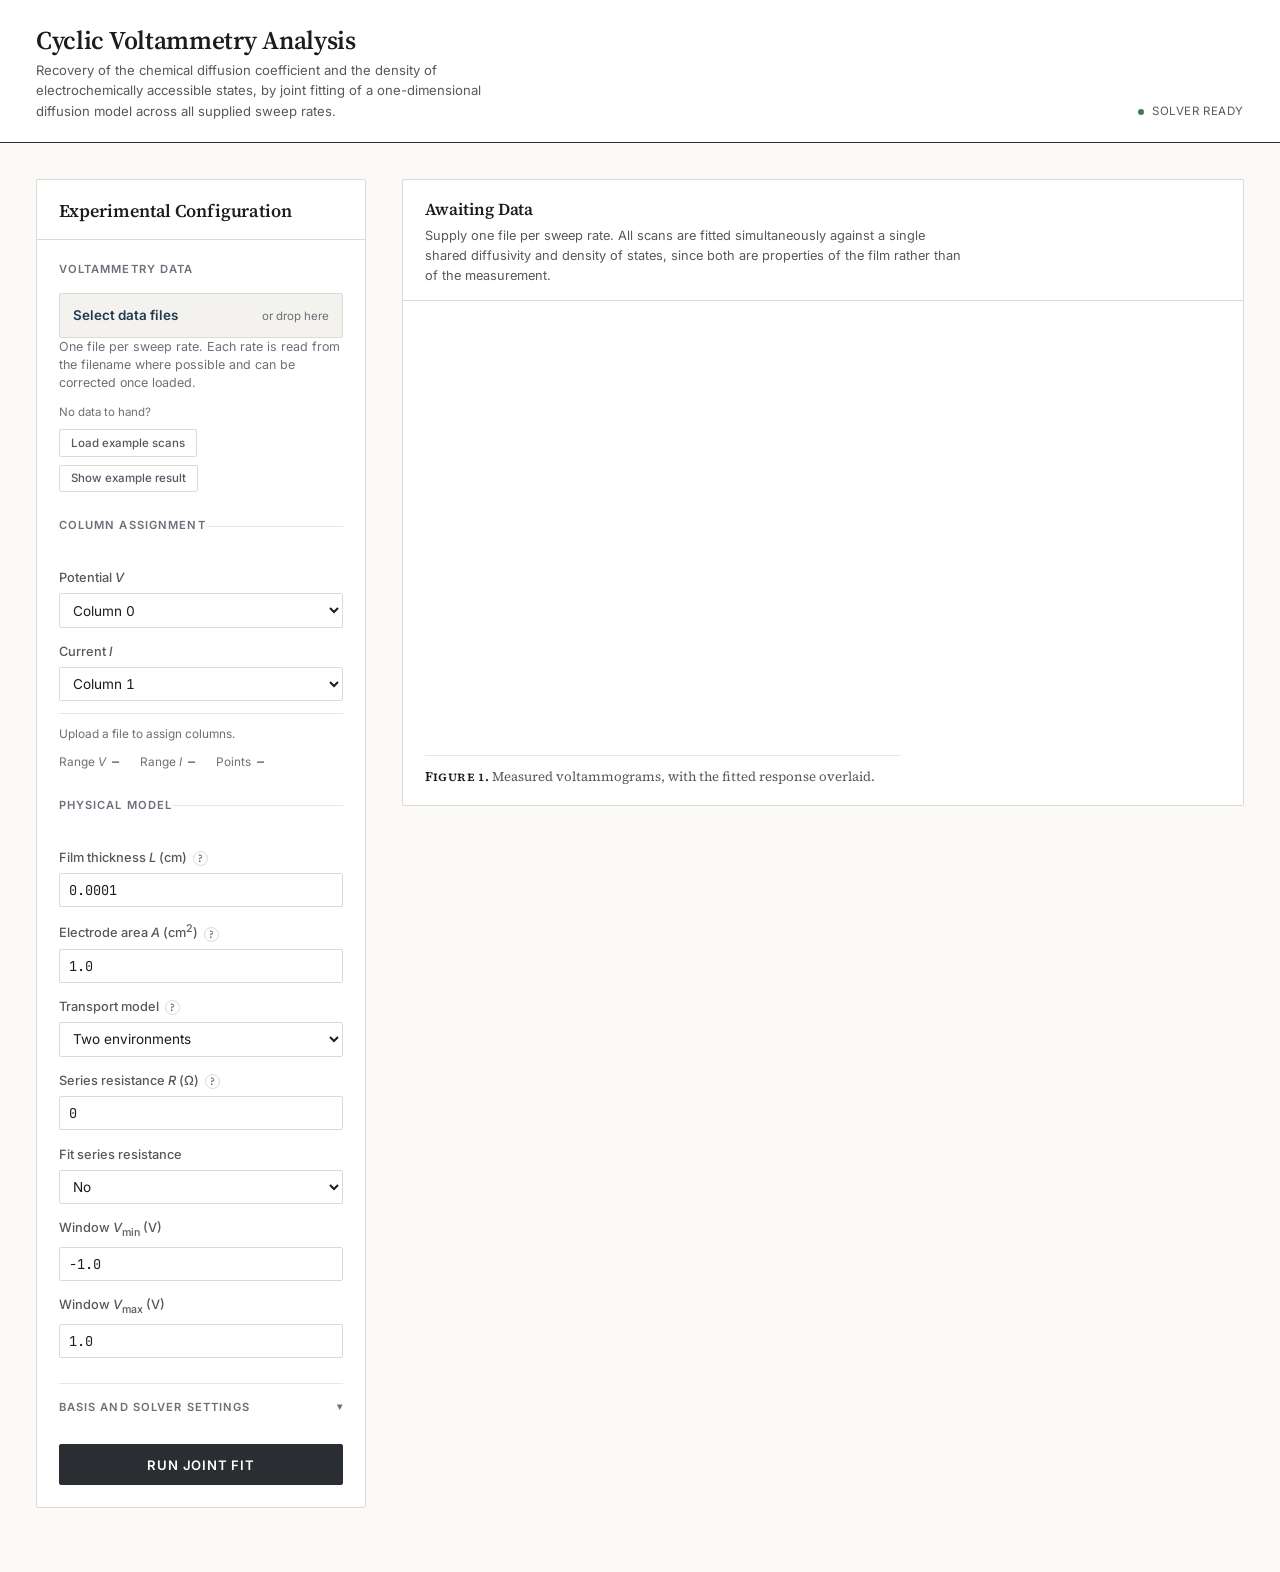
==== commit 5deb9d44: "Add series resistance and simplify the fit Series resistance (for ECP-Magenta): an optional final st" ====
--- a/index.html
+++ b/index.html
@@ -132,6 +132,23 @@
                                 </div>
                                 <div class="input-grid" style="margin-top: 0.9rem;">
                                     <div class="form-group">
+                                        <div class="label-row">
+                                            <label for="series_resistance">Series resistance <i>R</i> (&Omega;)</label>
+                                            <button type="button" class="help-toggle" aria-expanded="false" aria-controls="hint-resistance" aria-label="About the series resistance" onclick="window.toggleHint &amp;&amp; window.toggleHint(this, 'hint-resistance');">?</button>
+                                        </div>
+                                        <input type="number" step="any" id="series_resistance" name="series_resistance" value="0" min="0" />
+                                        <span class="field-hint" id="hint-resistance" role="note" hidden>The uncompensated resistance of the cell. The film is driven at <i>V</i> &minus; <i>IR</i>, with <i>I</i> its own current. Switch on fitting for films whose peak separation grows with the current, such as ECP-Magenta. It is fitted last, starting from this value; with fitting off, this value is held.</span>
+                                    </div>
+                                    <div class="form-group">
+                                        <label for="fit_resistance">Fit series resistance</label>
+                                        <select id="fit_resistance" name="fit_resistance" class="academic-dropdown">
+                                            <option value="no">No</option>
+                                            <option value="yes">Yes</option>
+                                        </select>
+                                    </div>
+                                </div>
+                                <div class="input-grid" style="margin-top: 0.9rem;">
+                                    <div class="form-group">
                                         <label for="v_min">Window <i>V</i><sub>min</sub> (V)</label>
                                         <input type="number" step="any" id="v_min" name="v_min" value="-1.0" required />
                                     </div>
@@ -151,40 +168,28 @@
                                     <fieldset class="form-section sub-section">
                                         <div class="input-grid">
                                             <div class="form-group">
-                                                <label for="num_peaks">Sub-bands <i>N</i></label>
+                                                <div class="label-row">
+                                                    <label for="num_peaks">Sub-bands <i>N</i></label>
+                                                    <button type="button" class="help-toggle" aria-expanded="false" aria-controls="hint-subbands" aria-label="About the number of sub-bands" onclick="window.toggleHint &amp;&amp; window.toggleHint(this, 'hint-subbands');">?</button>
+                                                </div>
                                                 <input type="number" id="num_peaks" name="num_peaks" value="50" min="5" max="200" />
+                                                <span class="field-hint" id="hint-subbands" role="note" hidden>About one sub-band every 40 mV is enough: 50 for a 2 V window, 25 for a 1 V window. More only slows the fit.</span>
                                             </div>
                                             <div class="form-group">
                                                 <label for="peak_sharpness">Sub-band width (V<sup>&minus;1</sup>)</label>
                                                 <input type="number" step="any" id="peak_sharpness" name="peak_sharpness" value="38.92" min="5" max="120" />
                                             </div>
                                             <div class="form-group">
-                                                <label for="dos_smoothness">DOS smoothing &lambda;</label>
-                                                <input type="number" step="any" id="dos_smoothness" name="dos_smoothness" value="0.01" min="0" />
-                                            </div>
-                                            <div class="form-group">
-                                                <label for="smooth_width_V">Weighting window (V)</label>
-                                                <input type="number" step="any" id="smooth_width_V" name="smooth_width_V" value="0.35" min="0.05" />
-                                            </div>
-                                            <div class="form-group">
                                                 <label for="num_terms">Spectral terms</label>
                                                 <input type="number" id="num_terms" name="num_terms" value="20" min="10" max="200" />
                                             </div>
                                             <div class="form-group">
-                                                <label for="samples_per_feature">Samples per DOS feature</label>
-                                                <input type="number" id="samples_per_feature" name="samples_per_feature" value="6" min="1" max="40" />
-                                            </div>
-                                            <div class="form-group">
                                                 <label for="max_iter">Iterations per stage</label>
-                                                <input type="number" id="max_iter" name="max_iter" value="500" min="10" max="4000" />
+                                                <input type="number" id="max_iter" name="max_iter" value="10000" min="10" max="100000" />
                                             </div>
                                             <div class="form-group">
                                                 <label for="tol_ftol">Tolerance <i>f</i><sub>tol</sub></label>
                                                 <input type="number" step="any" id="tol_ftol" name="tol_ftol" value="1e-9" />
-                                            </div>
-                                            <div class="form-group">
-                                                <label for="loss_weight_const">Weight constant</label>
-                                                <input type="number" step="any" id="loss_weight_const" name="loss_weight_const" value="1.0" />
                                             </div>
                                         </div>
                                     </fieldset>
